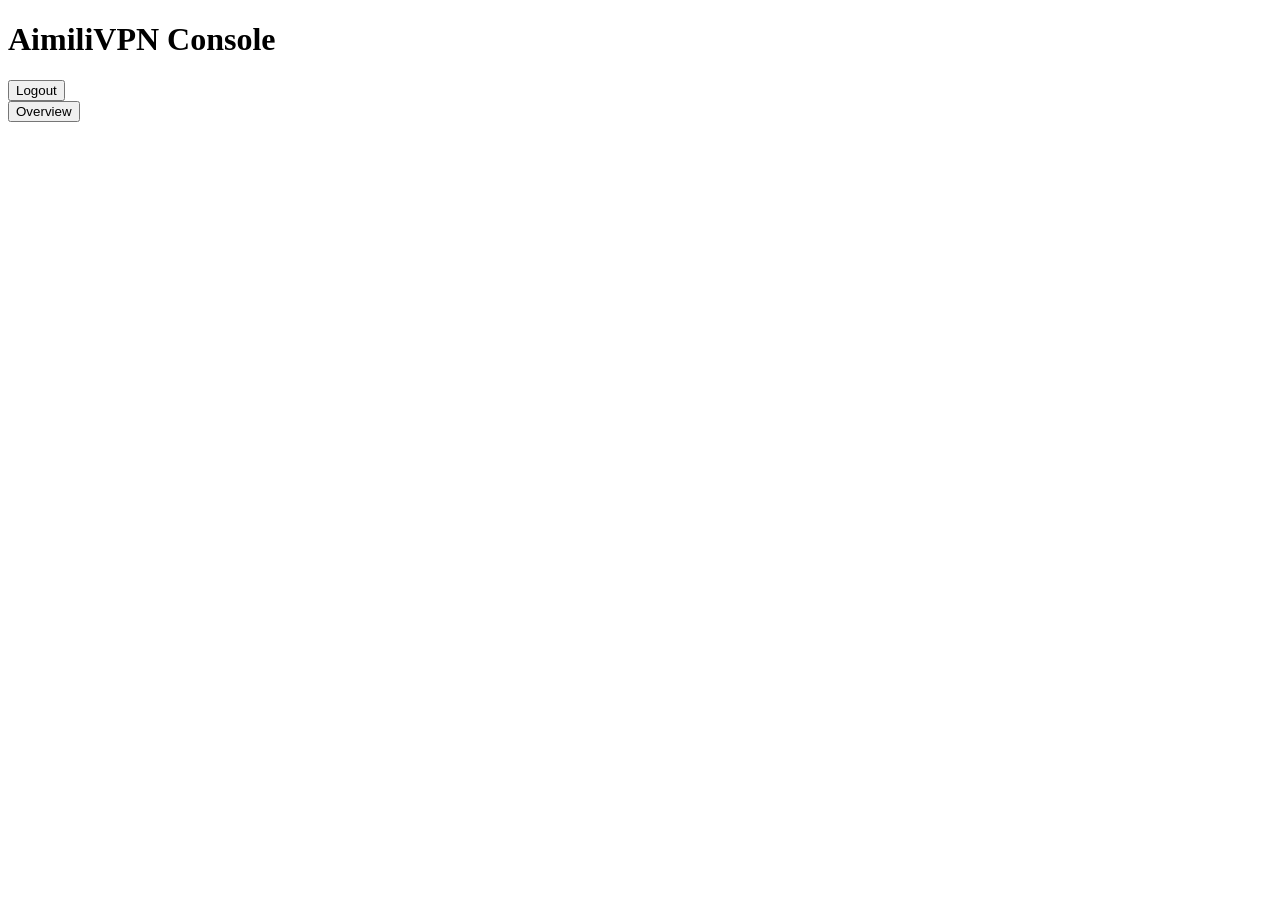
==== aimilivpn/web/templates/console_index.html @ 0543ae4e "refactor: split runtime modules" ====
<!doctype html>
<html><head><meta charset="utf-8"><meta name="viewport" content="width=device-width,initial-scale=1">
<title>AimiliVPN Console</title>
<link rel="stylesheet" href="./static/console.css"></head><body>
<header><h1>AimiliVPN Console</h1><button onclick="logout()">Logout</button></header>
<div class="wrap"><aside><div class="inst" id="instances"></div></aside><main>
<div class="tabs"><button class="tab active" id="tabOverview" onclick="showOverview()">Overview</button><span id="instanceTabs"></span></div>
<section id="content"></section></main></div>
<script src="./static/console.js"></script></body></html>
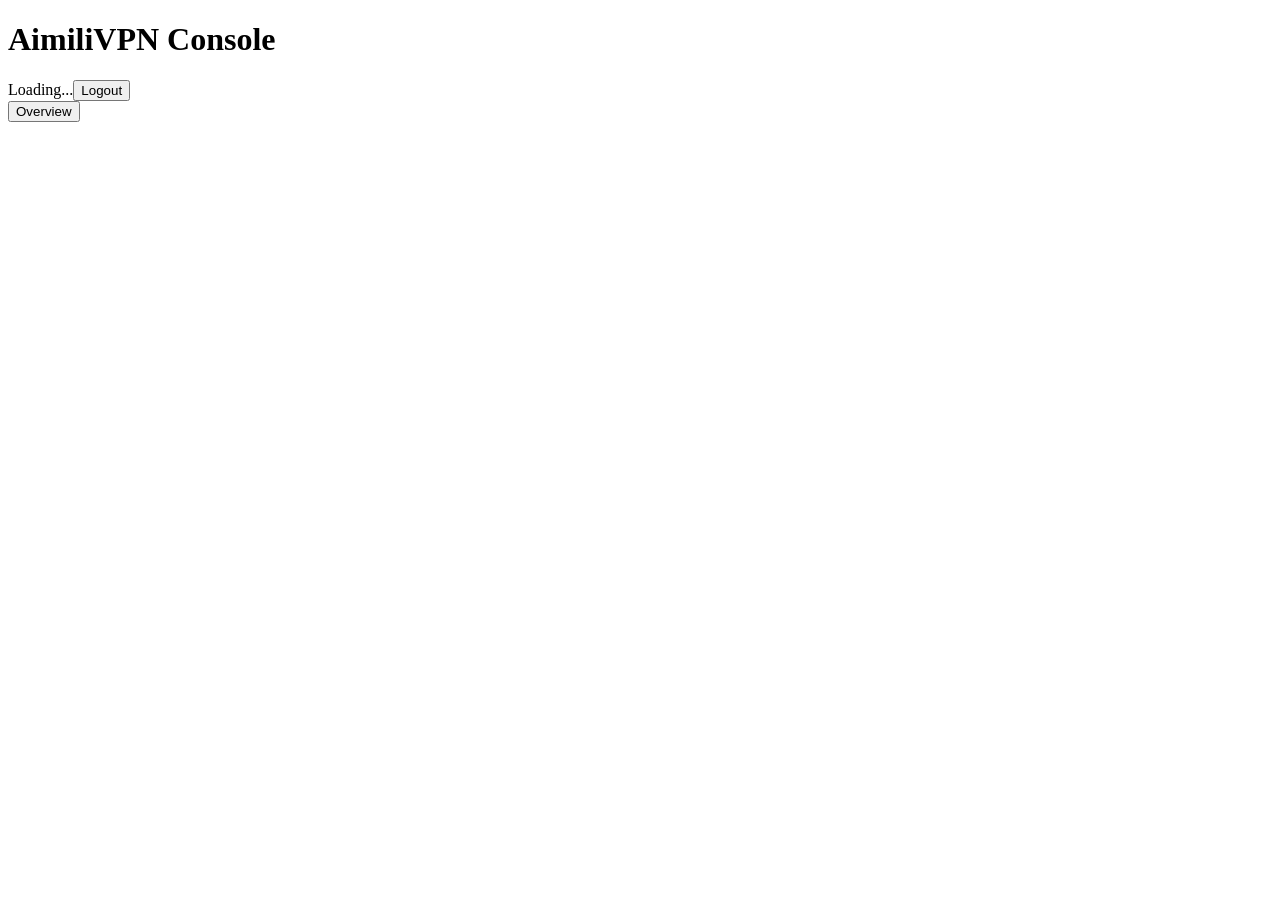
==== commit c6a3573d: "Complete frontend security and lifecycle UI" ====
--- a/aimilivpn/web/templates/console_index.html
+++ b/aimilivpn/web/templates/console_index.html
@@ -2,8 +2,8 @@
 <html><head><meta charset="utf-8"><meta name="viewport" content="width=device-width,initial-scale=1">
 <title>AimiliVPN Console</title>
 <link rel="stylesheet" href="./static/console.css"></head><body>
-<header><h1>AimiliVPN Console</h1><button onclick="logout()">Logout</button></header>
-<div class="wrap"><aside><div class="inst" id="instances"></div></aside><main>
-<div class="tabs"><button class="tab active" id="tabOverview" onclick="showOverview()">Overview</button><span id="instanceTabs"></span></div>
-<section id="content"></section></main></div>
-<script src="./static/console.js"></script></body></html>+<header><h1>AimiliVPN Console</h1><div class="header-actions"><span id="operationStatus" class="operation-status">Loading...</span><button type="button" data-console-action="logout">Logout</button></div></header>
+<div class="wrap"><aside><div class="inst" id="instances"></div><div class="card instance-manager" id="instanceManager"></div></aside><main>
+<div class="tabs"><button type="button" class="tab active" id="tabOverview" data-console-action="overview">Overview</button><span id="instanceTabs"></span></div>
+<section id="content" aria-live="polite"></section></main></div>
+<script src="./static/console.js"></script></body></html>
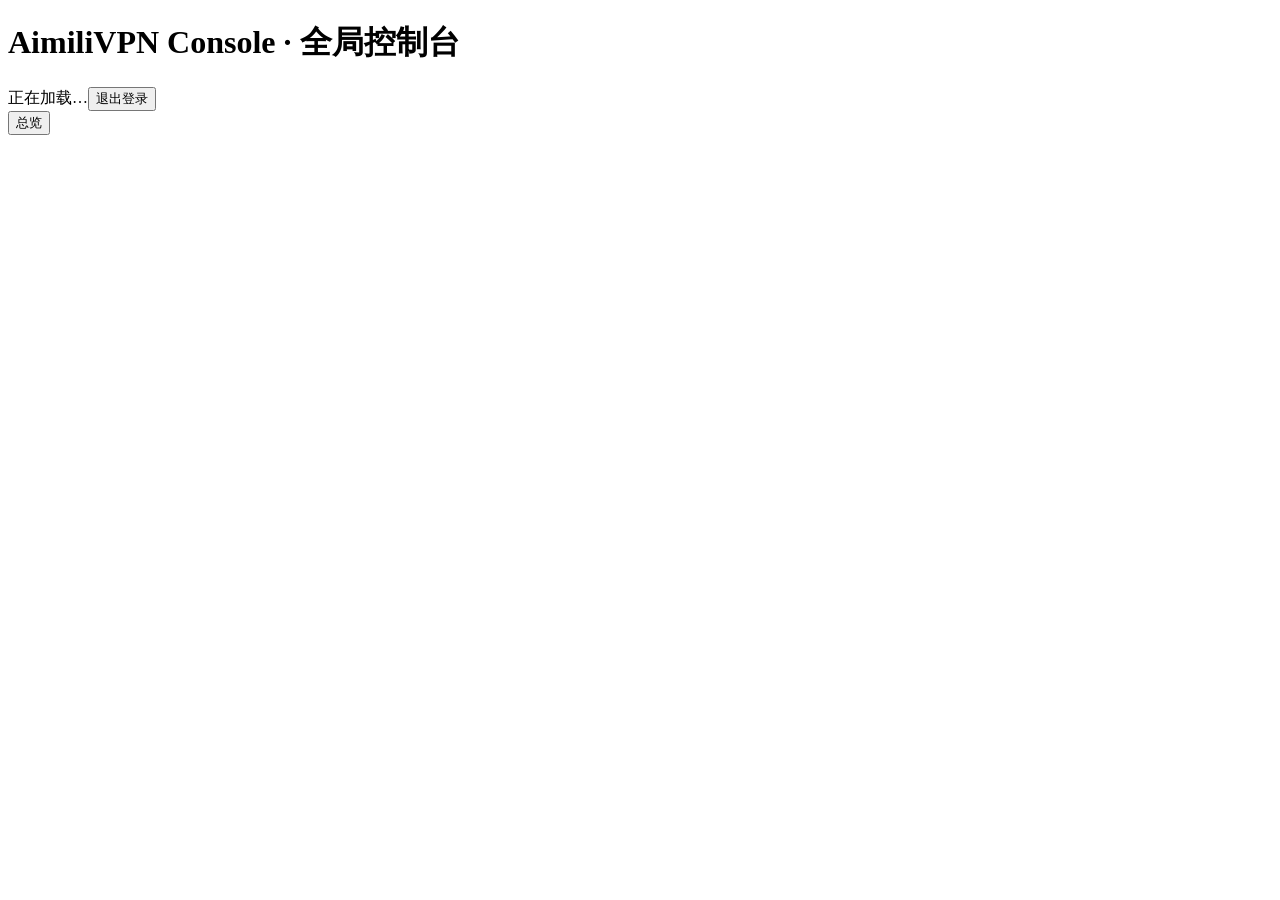
==== commit eb8d2c8c: "feat: complete v1.0.2 global console" ====
--- a/aimilivpn/web/templates/console_index.html
+++ b/aimilivpn/web/templates/console_index.html
@@ -1,9 +1,9 @@
 <!doctype html>
 <html><head><meta charset="utf-8"><meta name="viewport" content="width=device-width,initial-scale=1">
-<title>AimiliVPN Console</title>
+<title>AimiliVPN Console · 全局控制台</title>
 <link rel="stylesheet" href="./static/console.css"></head><body>
-<header><h1>AimiliVPN Console</h1><div class="header-actions"><span id="operationStatus" class="operation-status">Loading...</span><button type="button" data-console-action="logout">Logout</button></div></header>
+<header><h1>AimiliVPN Console · 全局控制台</h1><div class="header-actions"><span id="operationStatus" class="operation-status">正在加载…</span><button type="button" data-console-action="logout">退出登录</button></div></header>
 <div class="wrap"><aside><div class="inst" id="instances"></div><div class="card instance-manager" id="instanceManager"></div></aside><main>
-<div class="tabs"><button type="button" class="tab active" id="tabOverview" data-console-action="overview">Overview</button><span id="instanceTabs"></span></div>
+<div class="tabs"><button type="button" class="tab active" id="tabOverview" data-console-action="overview">总览</button><span id="instanceTabs"></span></div>
 <section id="content" aria-live="polite"></section></main></div>
 <script src="./static/console.js"></script></body></html>
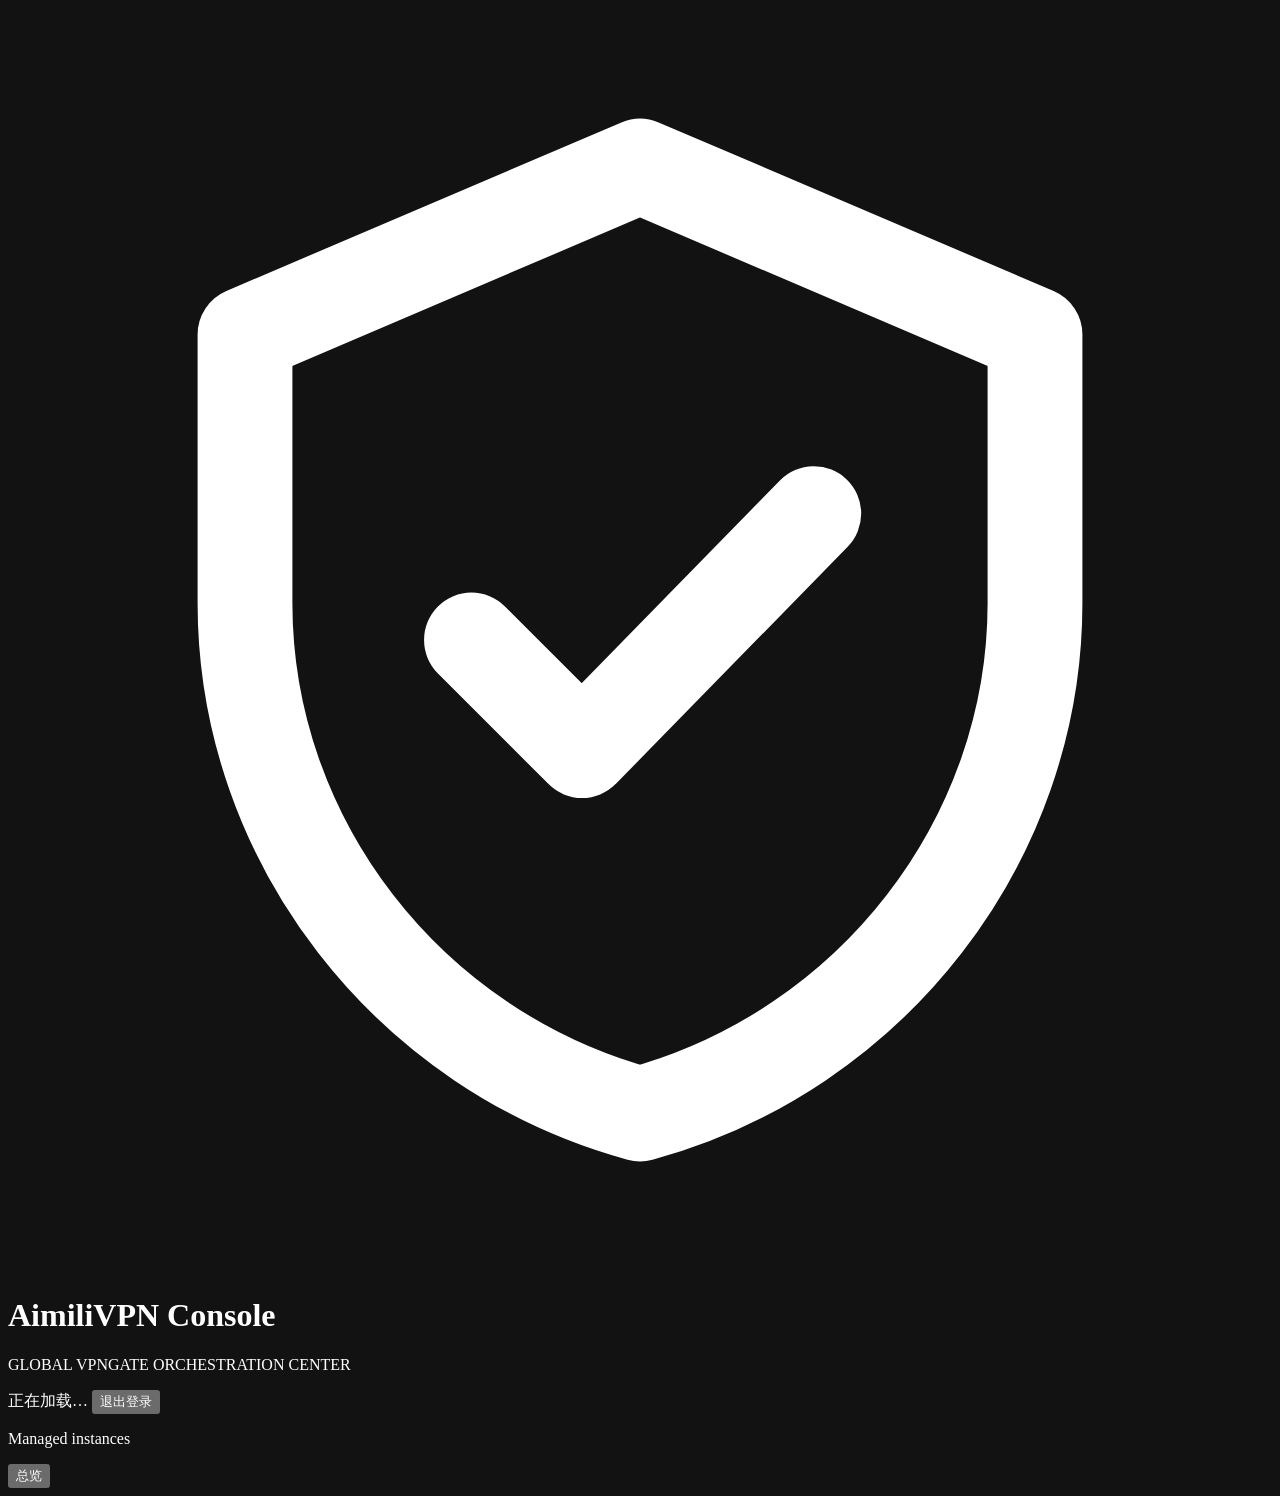
==== commit c306d80a: "fix: repair console instance creation and styling" ====
--- a/aimilivpn/web/templates/console_index.html
+++ b/aimilivpn/web/templates/console_index.html
@@ -1,9 +1,46 @@
 <!doctype html>
-<html><head><meta charset="utf-8"><meta name="viewport" content="width=device-width,initial-scale=1">
-<title>AimiliVPN Console · 全局控制台</title>
-<link rel="stylesheet" href="./static/console.css"></head><body>
-<header><h1>AimiliVPN Console · 全局控制台</h1><div class="header-actions"><span id="operationStatus" class="operation-status">正在加载…</span><button type="button" data-console-action="logout">退出登录</button></div></header>
-<div class="wrap"><aside><div class="inst" id="instances"></div><div class="card instance-manager" id="instanceManager"></div></aside><main>
-<div class="tabs"><button type="button" class="tab active" id="tabOverview" data-console-action="overview">总览</button><span id="instanceTabs"></span></div>
-<section id="content" aria-live="polite"></section></main></div>
-<script src="./static/console.js"></script></body></html>
+<html lang="zh-CN">
+<head>
+  <meta charset="utf-8">
+  <meta name="viewport" content="width=device-width,initial-scale=1">
+  <meta name="color-scheme" content="dark">
+  <title>AimiliVPN Console · 全局控制台</title>
+  <link rel="stylesheet" href="./static/console.css">
+</head>
+<body>
+  <div class="glow-orb orb-left" aria-hidden="true"></div>
+  <div class="glow-orb orb-right" aria-hidden="true"></div>
+  <div class="app-shell">
+    <header>
+      <div class="brand">
+        <div class="brand-mark" aria-hidden="true">
+          <svg viewBox="0 0 24 24" fill="none" stroke="currentColor" stroke-width="1.8"><path stroke-linecap="round" stroke-linejoin="round" d="M12 3 4.5 6.2v5.1c0 4.5 3.1 8.5 7.5 9.7 4.4-1.2 7.5-5.2 7.5-9.7V6.2L12 3Z"/><path stroke-linecap="round" stroke-linejoin="round" d="m8.8 12 2.1 2.1 4.4-4.5"/></svg>
+        </div>
+        <div class="brand-copy">
+          <h1>AimiliVPN <span>Console</span></h1>
+          <p>GLOBAL VPNGATE ORCHESTRATION CENTER</p>
+        </div>
+      </div>
+      <div class="header-actions">
+        <span id="operationStatus" class="operation-status loading" aria-live="polite">正在加载…</span>
+        <button type="button" data-console-action="logout">退出登录</button>
+      </div>
+    </header>
+    <div class="wrap">
+      <aside>
+        <p class="sidebar-label">Managed instances</p>
+        <div class="inst" id="instances"></div>
+        <div class="card instance-manager" id="instanceManager"></div>
+      </aside>
+      <main>
+        <nav class="tabs" aria-label="控制台页面">
+          <button type="button" class="tab active" id="tabOverview" data-console-action="overview">总览</button>
+          <span id="instanceTabs"></span>
+        </nav>
+        <section id="content" aria-live="polite"></section>
+      </main>
+    </div>
+  </div>
+  <script src="./static/console.js"></script>
+</body>
+</html>
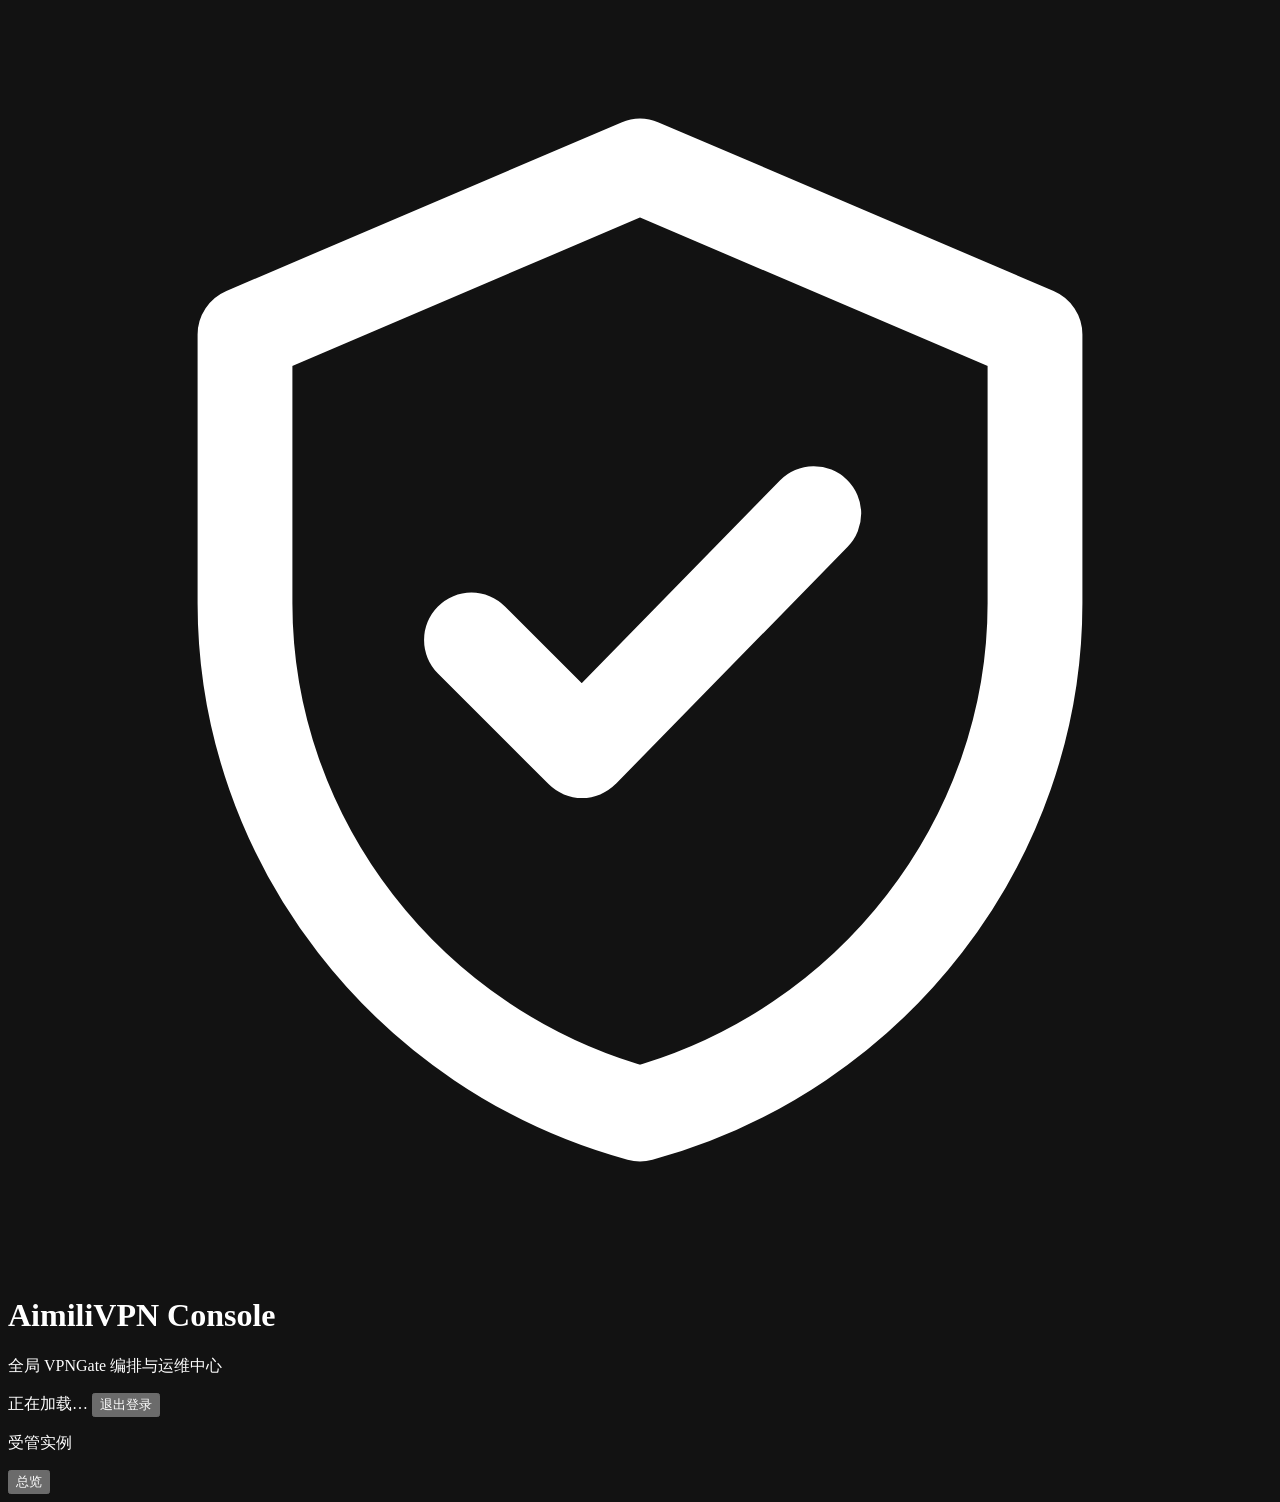
==== commit 2d50d038: "feat: finalize v1.0.3 release candidate" ====
--- a/aimilivpn/web/templates/console_index.html
+++ b/aimilivpn/web/templates/console_index.html
@@ -18,7 +18,7 @@
         </div>
         <div class="brand-copy">
           <h1>AimiliVPN <span>Console</span></h1>
-          <p>GLOBAL VPNGATE ORCHESTRATION CENTER</p>
+          <p>全局 VPNGate 编排与运维中心</p>
         </div>
       </div>
       <div class="header-actions">
@@ -28,7 +28,7 @@
     </header>
     <div class="wrap">
       <aside>
-        <p class="sidebar-label">Managed instances</p>
+        <p class="sidebar-label">受管实例</p>
         <div class="inst" id="instances"></div>
         <div class="card instance-manager" id="instanceManager"></div>
       </aside>
